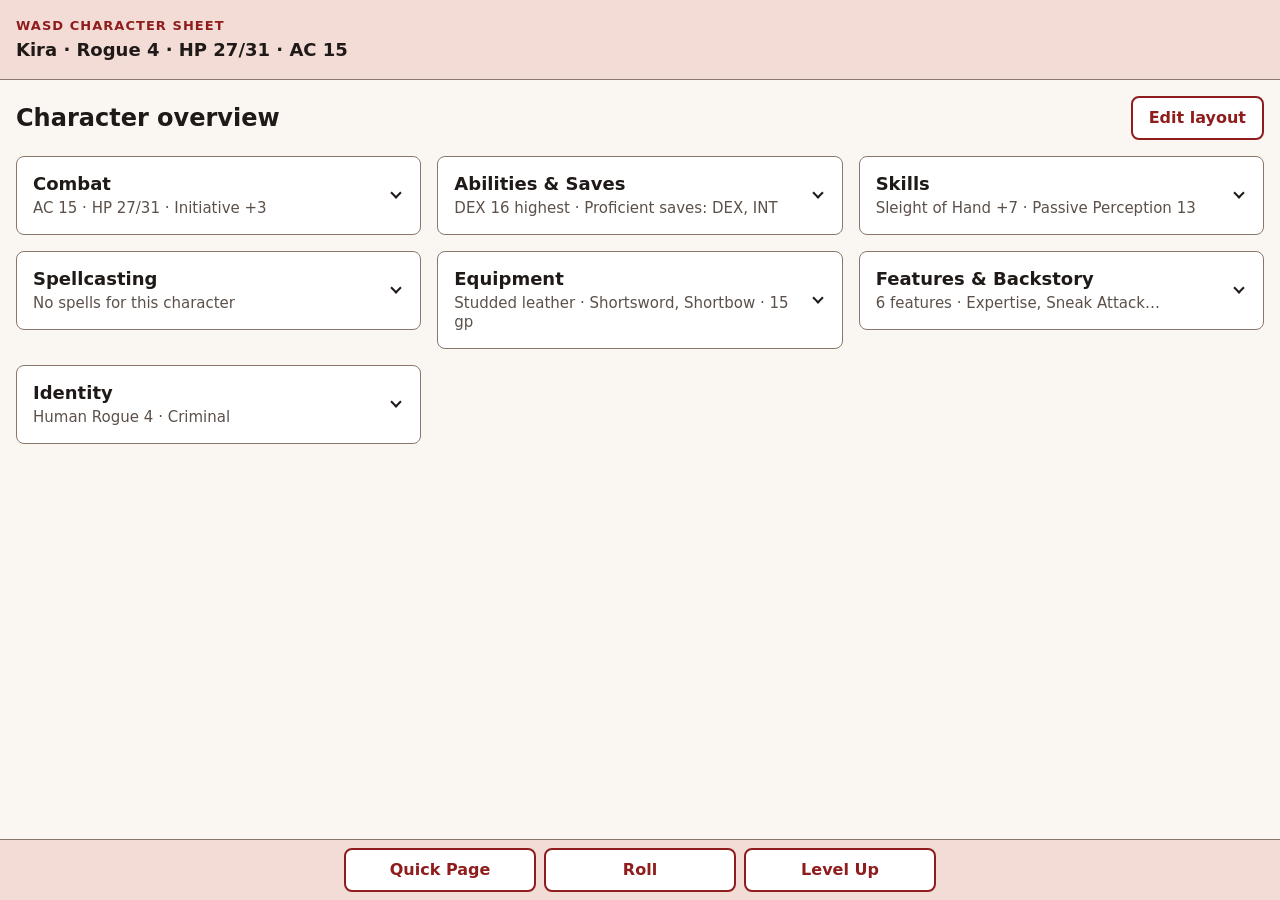
==== index.html @ c97a41c1 "Add bare-bones starter for the modular character sheet Structure and navigation only (plain HTML/CSS" ====
<!doctype html>
<html lang="en">
<head>
  <meta charset="utf-8">
  <meta name="viewport" content="width=device-width, initial-scale=1">
  <title>WASD Character Sheet</title>
  <link rel="stylesheet" href="css/base.css">
  <link rel="stylesheet" href="css/layout.css">
  <link rel="stylesheet" href="css/cards.css">
  <link rel="stylesheet" href="css/quick-page.css">
</head>
<body>
  <a class="skip-link" href="#main">Skip to content</a>

  <!-- ============ HEADER ZONE (owner: Person A) ============ -->
  <header class="zone-header">
    <p class="app-name">WASD Character Sheet</p>
    <!-- Filled by js/app.js, e.g. "Kira · Rogue 4 · HP 27/31 · AC 15" -->
    <p class="char-summary" id="char-summary">Loading character…</p>
  </header>

  <!-- ============ CONTENT ZONE ============ -->
  <main id="main" class="zone-content" tabindex="-1">

    <!-- HUB VIEW (route: #/). Cards are injected by js/hub.js. -->
    <div id="view-hub" class="view">
      <div class="view-heading">
        <h1 id="hub-title" tabindex="-1">Character overview</h1>
        <div class="view-heading__actions">
          <button type="button" id="edit-layout" class="btn" aria-pressed="false">Edit layout</button>
          <button type="button" id="reset-layout" class="btn" hidden>Reset order</button>
        </div>
      </div>
      <!-- role="list" keeps list semantics in Safari/VoiceOver when list-style is removed -->
      <ol id="card-list" class="card-list" role="list" aria-labelledby="hub-title"></ol>
    </div>

    <!-- CARD VIEW (route: #/card/<id>). Filled by js/router.js. -->
    <div id="view-card" class="view" hidden>
      <a href="#/" class="back-link"><span aria-hidden="true">←</span> Back to hub</a>
      <h1 id="card-view-title" tabindex="-1"></h1>
      <div id="card-view-body" class="card-view-body"></div>
    </div>

  </main>

  <!-- ============ ACTION ZONE (shown on every screen) ============ -->
  <nav class="zone-action" aria-label="Sheet actions">
    <!-- Visible status message + screen-reader announcements (see WASD.announce) -->
    <p id="status" class="status" role="status"></p>
    <div class="zone-action__buttons">
      <button type="button" id="open-quick-page" class="btn" aria-haspopup="dialog">Quick Page</button>
      <button type="button" id="roll-btn" class="btn">Roll</button>
      <button type="button" id="level-up-btn" class="btn">Level Up</button>
    </div>
  </nav>

  <!-- ============ QUICK PAGE OVERLAY (owner: Person A) ============ -->
  <!-- Native <dialog> + showModal(): background becomes inert and Escape closes it. -->
  <dialog id="quick-page" class="quick-page" aria-labelledby="quick-page-title">
    <div class="quick-page__inner">
      <h2 id="quick-page-title">Quick Page</h2>
      <p class="quick-page__hint">Choose a card<span class="quick-page__hint-keys">, or press its number key</span>.</p>
      <ol id="quick-page-list" class="quick-page__list"></ol>
      <button type="button" id="close-quick-page" class="btn">Close</button>
    </div>
  </dialog>

  <!-- Load order matters: registry → data → cards → screens → actions → app -->
  <script src="js/registry.js"></script>
  <script src="js/data/sample-character.js"></script>

  <script src="js/cards/combat.js"></script>
  <script src="js/cards/abilities.js"></script>
  <script src="js/cards/skills.js"></script>
  <script src="js/cards/spellcasting.js"></script>
  <script src="js/cards/equipment.js"></script>
  <script src="js/cards/features.js"></script>
  <script src="js/cards/identity.js"></script>

  <script src="js/hub.js"></script>
  <script src="js/router.js"></script>
  <script src="js/quick-page.js"></script>

  <script src="js/actions/roll.js"></script>
  <script src="js/actions/level-up.js"></script>

  <script src="js/app.js"></script>
</body>
</html>
---- css/base.css ----
/*
 * base.css: design tokens, reset, typography, focus, buttons, helpers.
 * OWNER: Person A
 *
 * RULE: size text and spacing in rem so everything scales with browser zoom
 * and the user's default font-size setting. Avoid px for font sizes.
 */

:root {
  /* Colors (placeholder palette; all text pairs meet WCAG AA contrast) */
  --color-bg: #faf6f2;
  --color-surface: #ffffff;
  --color-text: #1f1a17;
  --color-muted: #5c514a;
  --color-border: #8a776b;
  --color-accent: #8f1d1d;
  --color-accent-soft: #f3dcd6;
  --color-on-accent: #ffffff;
  --color-focus: #0b57d0;

  /* Spacing */
  --space-1: 0.25rem;
  --space-2: 0.5rem;
  --space-3: 1rem;
  --space-4: 1.5rem;

  --radius: 0.5rem;
  --target-min: 2.75rem; /* 44px minimum touch target at default zoom */
  --font: system-ui, -apple-system, "Segoe UI", Roboto, sans-serif;
}

/* TODO(Person A): add a dark theme under @media (prefers-color-scheme: dark). */

*, *::before, *::after { box-sizing: border-box; }

/* The `hidden` attribute must always win, even over display:flex/grid rules. */
[hidden] { display: none !important; }

html { font-size: 100%; } /* never set a px value here: respects user settings */

body {
  margin: 0;
  font-family: var(--font);
  font-size: 1rem;
  line-height: 1.5;
  color: var(--color-text);
  background: var(--color-bg);
}

h1, h2, h3 { line-height: 1.25; margin: 0 0 var(--space-2); }
h1 { font-size: 1.5rem; }
h2 { font-size: 1.25rem; }
h3 { font-size: 1.0625rem; }
p { margin: 0 0 var(--space-2); }

a { color: var(--color-accent); }

/* ---- Focus: always visible for keyboard users ---- */
:focus-visible {
  outline: 0.1875rem solid var(--color-focus);
  outline-offset: 0.125rem;
}
/* Elements we focus from script (headings, <main>) don't need a ring */
[tabindex="-1"]:focus { outline: none; }

/* ---- Buttons ---- */
.btn {
  font: inherit;
  min-height: var(--target-min);
  padding: var(--space-2) var(--space-3);
  border: 0.125rem solid var(--color-accent);
  border-radius: var(--radius);
  background: var(--color-surface);
  color: var(--color-accent);
  font-weight: 600;
  cursor: pointer;
}
.btn:hover { background: var(--color-accent-soft); }
.btn[aria-pressed="true"] {
  background: var(--color-accent);
  color: var(--color-on-accent);
}
.btn--small { padding: var(--space-1) var(--space-2); font-size: 0.9375rem; }
/* aria-disabled (not `disabled`) so the button keeps focus after a move */
.btn[aria-disabled="true"] {
  border-style: dashed;
  color: var(--color-muted);
  border-color: var(--color-muted);
  background: transparent;
  cursor: not-allowed;
}

/* ---- Helpers ---- */
.visually-hidden {
  position: absolute !important;
  width: 1px; height: 1px;
  margin: -1px; padding: 0;
  overflow: hidden;
  clip: rect(0 0 0 0);
  white-space: nowrap;
  border: 0;
}

.skip-link {
  position: absolute;
  left: var(--space-2);
  top: -10rem;
  z-index: 100;
  padding: var(--space-2) var(--space-3);
  background: var(--color-surface);
  border: 0.125rem solid var(--color-accent);
}
.skip-link:focus { top: var(--space-2); }

.tag {
  display: inline-block;
  padding: 0 var(--space-1);
  border: 0.0625rem solid var(--color-border);
  border-radius: 0.25rem;
  font-size: 0.8125rem;
  color: var(--color-muted);
}
---- css/layout.css ----
/*
 * layout.css: the three screen zones (header / content / action) and the card grid.
 * OWNER: Person A
 *
 * Mobile-first: one column by default, more columns as the screen widens.
 * Breakpoints are in rem, so zooming in on a laptop drops back to one column.
 */

body {
  min-height: 100vh;
  min-height: 100dvh;
  display: flex;
  flex-direction: column;
}

/* ---- Header zone ---- */
.zone-header {
  padding: var(--space-3);
  background: var(--color-accent-soft);
  border-bottom: 0.0625rem solid var(--color-border);
}
.app-name {
  margin: 0;
  font-size: 0.8125rem;
  font-weight: 700;
  letter-spacing: 0.08em;
  text-transform: uppercase;
  color: var(--color-accent);
}
.char-summary {
  margin: 0;
  font-size: 1.125rem;
  font-weight: 700;
}

/* ---- Content zone ---- */
.zone-content {
  flex: 1;
  width: 100%;
  max-width: 80rem;
  margin: 0 auto;
  padding: var(--space-3);
}

.view-heading {
  display: flex;
  flex-wrap: wrap;
  align-items: center;
  justify-content: space-between;
  gap: var(--space-2);
  margin-bottom: var(--space-3);
}
.view-heading h1 { margin: 0; }
.view-heading__actions { display: flex; flex-wrap: wrap; gap: var(--space-2); }

/* Card grid. Reading order = DOM order = row by row, left to right.
   Never use `order`, `grid-auto-flow: dense` or manual placement here:
   it would make the visual order differ from the screen-reader order. */
.card-list {
  list-style: none;
  margin: 0;
  padding: 0;
  display: grid;
  grid-template-columns: minmax(0, 1fr);
  gap: var(--space-3);
  align-items: start;
}

@media (min-width: 48rem) {
  .card-list { grid-template-columns: repeat(2, minmax(0, 1fr)); }
}
@media (min-width: 75rem) {
  .card-list { grid-template-columns: repeat(3, minmax(0, 1fr)); }
}

/* Card view (single card, full width) */
.back-link {
  display: inline-flex;
  align-items: center;
  gap: var(--space-1);
  min-height: var(--target-min);
  margin-bottom: var(--space-2);
}
.card-view-body { max-width: 48rem; }

/* ---- Action zone ---- */
.zone-action {
  position: sticky;
  bottom: 0;
  padding: var(--space-2) var(--space-3);
  background: var(--color-accent-soft);
  border-top: 0.0625rem solid var(--color-border);
}
.zone-action__buttons {
  display: flex;
  justify-content: center;
  gap: var(--space-2);
}
.zone-action__buttons .btn { flex: 1 1 0; max-width: 12rem; }

.status {
  margin: 0;
  text-align: center;
  font-weight: 600;
}
.status:not(:empty) { margin-bottom: var(--space-2); }

/* Short viewports (e.g. 400% zoom, landscape phone): don't let the
   sticky bar cover the content; let it scroll with the page instead. */
@media (max-height: 30rem) {
  .zone-action { position: static; }
}
---- css/cards.css ----
/*
 * cards.css: the card "shell" (shared by every card) and shared content patterns.
 * OWNER: Person A (shell section) / everyone (shared patterns)
 *
 * If your card needs a lot of custom CSS, create css/cards/<card-id>.css and
 * link it in index.html instead of growing this file. Fewer merge conflicts.
 */

/* ===================== Card shell ===================== */
.card {
  background: var(--color-surface);
  border: 0.0625rem solid var(--color-border);
  border-radius: var(--radius);
}

.card__heading { margin: 0; font-size: 1.125rem; }

/* The whole card header is one big disclosure button */
.card__toggle {
  position: relative;
  display: flex;
  flex-direction: column;
  align-items: flex-start;
  gap: var(--space-1);
  width: 100%;
  min-height: var(--target-min);
  padding: var(--space-3);
  padding-right: 3rem; /* room for the chevron */
  font: inherit;
  text-align: left;
  color: inherit;
  background: none;
  border: 0;
  border-radius: var(--radius);
  cursor: pointer;
}
.card__toggle:hover { background: var(--color-bg); }

/* Chevron: points down when collapsed, up when expanded */
.card__toggle::after {
  content: "";
  position: absolute;
  right: 1.25rem;
  top: 50%;
  width: 0.5rem;
  height: 0.5rem;
  border-right: 0.15rem solid currentColor;
  border-bottom: 0.15rem solid currentColor;
  transform: translateY(-75%) rotate(45deg);
}
.card__toggle[aria-expanded="true"]::after {
  transform: translateY(-25%) rotate(-135deg);
}

.card__title { font-weight: 700; }
.card__summary {
  font-weight: 400;
  font-size: 0.9375rem;
  color: var(--color-muted);
}

.card__tools {
  display: flex;
  gap: var(--space-2);
  padding: 0 var(--space-3) var(--space-3);
}

.card__body {
  padding: var(--space-3);
  border-top: 0.0625rem solid var(--color-border);
}
.card__open { margin: var(--space-3) 0 0; }

/* ===================== Shared content patterns ===================== */

/* Label/value tiles (Combat, Spellcasting...) */
.stat-list {
  display: grid;
  grid-template-columns: repeat(auto-fit, minmax(8rem, 1fr));
  gap: var(--space-2);
  margin: 0 0 var(--space-3);
}
.stat {
  padding: var(--space-2);
  border: 0.0625rem solid var(--color-border);
  border-radius: var(--radius);
}
.stat dt { font-size: 0.875rem; color: var(--color-muted); }
.stat dd { margin: 0; font-size: 1.25rem; font-weight: 700; }
.stat--primary { grid-column: 1 / -1; border-width: 0.125rem; }
.stat--primary dd { font-size: 1.75rem; }

/* Simple label: value list (Identity, Equipment...) */
.pair-list { margin: 0 0 var(--space-3); }
.pair-list div { display: flex; flex-wrap: wrap; gap: var(--space-2); }
.pair-list dt { font-weight: 700; }
.pair-list dt::after { content: ":"; }
.pair-list dd { margin: 0; }

.plain-list { margin: 0 0 var(--space-3); padding-left: 1.25rem; }
.plain-list li + li { margin-top: var(--space-1); }

/* Tables (Abilities & Saves) */
.data-table { width: 100%; border-collapse: collapse; margin-bottom: var(--space-3); }
.data-table th, .data-table td {
  padding: var(--space-1) var(--space-2);
  border-bottom: 0.0625rem solid var(--color-border);
  text-align: left;
}
.data-table thead th { font-size: 0.875rem; color: var(--color-muted); }
---- css/quick-page.css ----
/*
 * quick-page.css: the Quick Page overlay.
 * OWNER: Person A
 */

.quick-page {
  padding: 0; /* padding lives on __inner so a click on the <dialog> itself = backdrop click */
  width: min(28rem, calc(100% - 2rem));
  max-height: calc(100% - 2rem);
  border: 0.125rem solid var(--color-accent);
  border-radius: var(--radius);
  background: var(--color-surface);
  color: var(--color-text);
}
.quick-page::backdrop { background: rgb(0 0 0 / 0.5); }

.quick-page__inner { padding: var(--space-4); }

.quick-page__hint { color: var(--color-muted); }

/* Number keys only make sense with a keyboard; hide that hint on touch-only devices */
@media (hover: none) and (pointer: coarse) {
  .quick-page__hint-keys { display: none; }
}

.quick-page__list {
  margin: 0 0 var(--space-3);
  padding-left: 2rem; /* room for the visible 1-7 numbers */
}
.quick-page__list li { margin-bottom: var(--space-1); }
.quick-page__list a {
  display: flex;
  align-items: center;
  min-height: var(--target-min);
  padding: var(--space-1) var(--space-2);
  border: 0.0625rem solid var(--color-border);
  border-radius: var(--radius);
  text-decoration: none;
  color: var(--color-text);
}
.quick-page__list a:hover { background: var(--color-accent-soft); }
.quick-page__list a[aria-current="page"] { font-weight: 700; border-width: 0.125rem; }
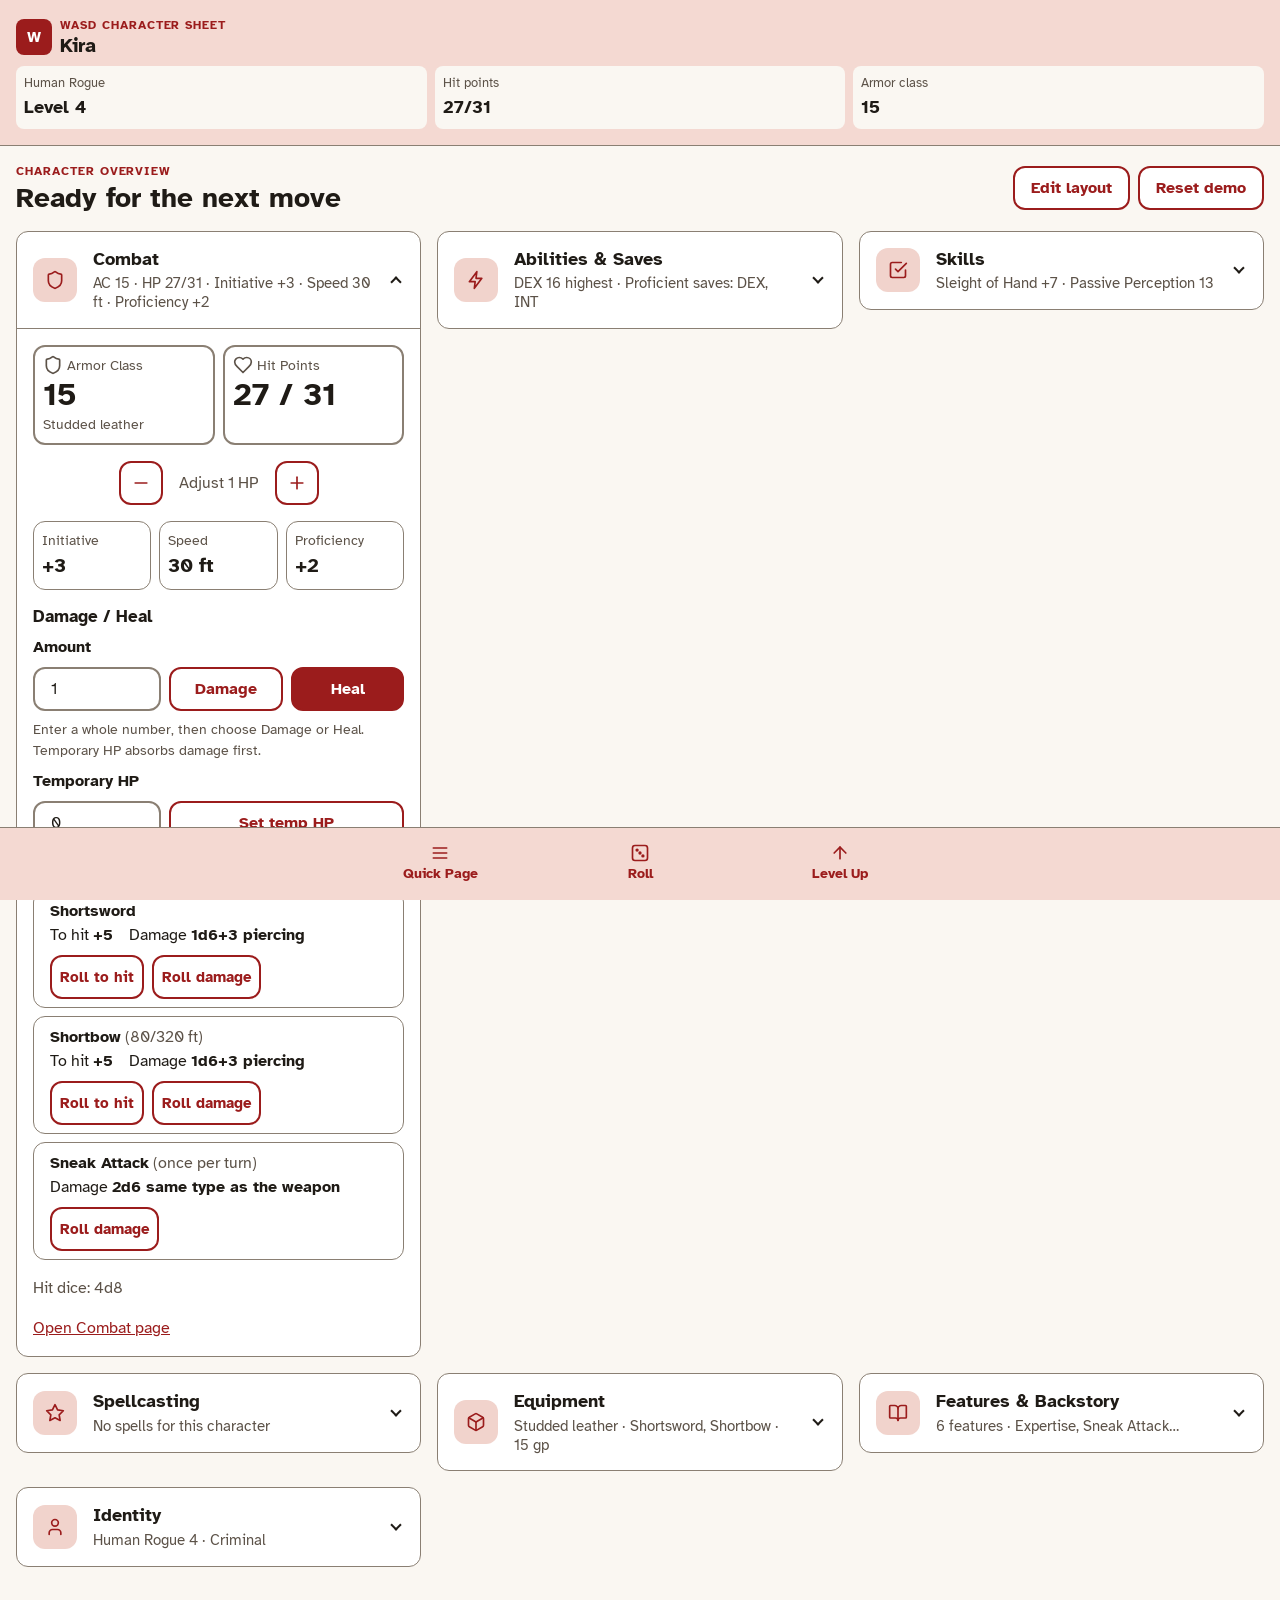
==== commit 99dacdd2: "Build Combat card, dice roller, remaining cards, styling and Reset demo - Data model: raw inputs + r" ====
--- a/index.html
+++ b/index.html
@@ -7,6 +7,7 @@
   <link rel="stylesheet" href="css/base.css">
   <link rel="stylesheet" href="css/layout.css">
   <link rel="stylesheet" href="css/cards.css">
+  <link rel="stylesheet" href="css/components.css">
   <link rel="stylesheet" href="css/quick-page.css">
 </head>
 <body>
@@ -14,9 +15,15 @@
 
   <!-- ============ HEADER ZONE (owner: Person A) ============ -->
   <header class="zone-header">
-    <p class="app-name">WASD Character Sheet</p>
-    <!-- Filled by js/app.js, e.g. "Kira · Rogue 4 · HP 27/31 · AC 15" -->
-    <p class="char-summary" id="char-summary">Loading character…</p>
+    <div class="brand">
+      <span class="brand__mark" aria-hidden="true">W</span>
+      <div>
+        <p class="app-name">WASD Character Sheet</p>
+        <p class="char-name" id="char-name">Loading…</p>
+      </div>
+    </div>
+    <!-- Filled by js/app.js: race and class with level, HP, AC -->
+    <dl class="header-stats" id="header-stats"></dl>
   </header>
 
   <!-- ============ CONTENT ZONE ============ -->
@@ -25,10 +32,14 @@
     <!-- HUB VIEW (route: #/). Cards are injected by js/hub.js. -->
     <div id="view-hub" class="view">
       <div class="view-heading">
-        <h1 id="hub-title" tabindex="-1">Character overview</h1>
+        <div>
+          <p class="eyebrow">Character overview</p>
+          <h1 id="hub-title" tabindex="-1">Ready for the next move</h1>
+        </div>
         <div class="view-heading__actions">
           <button type="button" id="edit-layout" class="btn" aria-pressed="false">Edit layout</button>
           <button type="button" id="reset-layout" class="btn" hidden>Reset order</button>
+          <button type="button" id="reset-demo" class="btn">Reset demo</button>
         </div>
       </div>
       <!-- role="list" keeps list semantics in Safari/VoiceOver when list-style is removed -->
@@ -49,9 +60,9 @@
     <!-- Visible status message + screen-reader announcements (see WASD.announce) -->
     <p id="status" class="status" role="status"></p>
     <div class="zone-action__buttons">
-      <button type="button" id="open-quick-page" class="btn" aria-haspopup="dialog">Quick Page</button>
-      <button type="button" id="roll-btn" class="btn">Roll</button>
-      <button type="button" id="level-up-btn" class="btn">Level Up</button>
+      <button type="button" id="open-quick-page" class="btn btn--action" aria-haspopup="dialog"><svg class="icon" viewBox="0 0 24 24" width="24" height="24" fill="none" stroke="currentColor" stroke-width="2" stroke-linecap="round" stroke-linejoin="round" aria-hidden="true" focusable="false"><path d="M4 6h16"/><path d="M4 12h16"/><path d="M4 18h16"/></svg><span>Quick Page</span></button>
+      <button type="button" id="roll-btn" class="btn btn--action" aria-haspopup="dialog"><svg class="icon" viewBox="0 0 24 24" width="24" height="24" fill="none" stroke="currentColor" stroke-width="2" stroke-linecap="round" stroke-linejoin="round" aria-hidden="true" focusable="false"><rect x="3" y="3" width="18" height="18" rx="3"/><circle cx="8.5" cy="8.5" r="1"/><circle cx="15.5" cy="15.5" r="1"/><circle cx="12" cy="12" r="1"/></svg><span>Roll</span></button>
+      <button type="button" id="level-up-btn" class="btn btn--action"><svg class="icon" viewBox="0 0 24 24" width="24" height="24" fill="none" stroke="currentColor" stroke-width="2" stroke-linecap="round" stroke-linejoin="round" aria-hidden="true" focusable="false"><path d="M12 19V5"/><path d="m5 12 7-7 7 7"/></svg><span>Level Up</span></button>
     </div>
   </nav>
 
@@ -66,9 +77,57 @@
     </div>
   </dialog>
 
-  <!-- Load order matters: registry → data → cards → screens → actions → app -->
+  <!-- ============ DICE ROLLER (opened by the Roll button) ============ -->
+  <dialog id="roll-dialog" class="modal" aria-labelledby="roll-title">
+    <div class="modal__inner">
+      <h2 id="roll-title">Dice roller</h2>
+      <div class="roll-fields">
+        <div class="field">
+          <label for="roll-count">Number of dice</label>
+          <input id="roll-count" class="input" type="number" inputmode="numeric" min="1" max="20" step="1" value="1">
+        </div>
+        <div class="field">
+          <label for="roll-mod">Modifier</label>
+          <input id="roll-mod" class="input" type="number" inputmode="numeric" min="-99" max="99" step="1" value="0">
+        </div>
+      </div>
+      <p id="roll-error" class="field-error" hidden></p>
+      <div role="group" aria-labelledby="roll-dice-label">
+        <p id="roll-dice-label" class="hint">Press a die to roll it.</p>
+        <div id="roll-dice" class="dice-grid"></div>
+      </div>
+      <div class="roll-output">
+        <p class="roll-output__total" id="roll-total">&ndash;</p>
+        <p class="roll-output__detail" id="roll-detail">No roll yet.</p>
+      </div>
+      <!-- Screen-reader announcement of each result (the page behind this dialog is inert). -->
+      <p id="roll-result" class="visually-hidden" role="status" aria-live="polite"></p>
+      <h3 class="roll-history-title">Recent rolls</h3>
+      <ul id="roll-history" class="plain-list"></ul>
+      <button type="button" id="close-roll" class="btn">Close</button>
+    </div>
+  </dialog>
+
+  <!-- ============ CONFIRM DIALOG (used by Reset demo) ============ -->
+  <dialog id="confirm-dialog" class="modal" aria-labelledby="confirm-title" aria-describedby="confirm-message">
+    <div class="modal__inner">
+      <h2 id="confirm-title">Are you sure?</h2>
+      <p id="confirm-message"></p>
+      <div class="modal__buttons">
+        <button type="button" id="confirm-no" class="btn">Cancel</button>
+        <button type="button" id="confirm-yes" class="btn btn--primary">Yes</button>
+      </div>
+    </div>
+  </dialog>
+
+  <!-- Load order matters: registry → data → rules/store → cards → screens → actions → app -->
   <script src="js/registry.js"></script>
+  <script src="js/dialog.js"></script>
+  <script src="js/tabs.js"></script>
+  <script src="js/dice.js"></script>
   <script src="js/data/sample-character.js"></script>
+  <script src="js/rules.js"></script>
+  <script src="js/character-store.js"></script>
 
   <script src="js/cards/combat.js"></script>
   <script src="js/cards/abilities.js"></script>
@@ -83,6 +142,7 @@
   <script src="js/quick-page.js"></script>
 
   <script src="js/actions/roll.js"></script>
+  <script src="js/actions/reset.js"></script>
   <script src="js/actions/level-up.js"></script>
 
   <script src="js/app.js"></script>
--- a/css/base.css
+++ b/css/base.css
@@ -1,35 +1,59 @@
 /*
- * base.css: design tokens, reset, typography, focus, buttons, helpers.
+ * base.css: design tokens, font, reset, typography, focus, buttons, helpers.
  * OWNER: Person A
  *
  * RULE: size text and spacing in rem so everything scales with browser zoom
  * and the user's default font-size setting. Avoid px for font sizes.
+ *
+ * Colors come from the team style guide. Contrast is measured against the
+ * page background #faf7f2 (ratios in PLAN.md). Themes later override ONLY
+ * these custom properties.
  */
 
+@font-face {
+  font-family: "Atkinson Hyperlegible";
+  src: url("../fonts/atkinson-hyperlegible-latin-400-normal.woff2") format("woff2");
+  font-weight: 400;
+  font-style: normal;
+  font-display: swap;
+}
+@font-face {
+  font-family: "Atkinson Hyperlegible";
+  src: url("../fonts/atkinson-hyperlegible-latin-700-normal.woff2") format("woff2");
+  font-weight: 700;
+  font-style: normal;
+  font-display: swap;
+}
+
 :root {
-  /* Colors (placeholder palette; all text pairs meet WCAG AA contrast) */
-  --color-bg: #faf6f2;
+  /* Colors (style guide) */
+  --color-bg: #faf7f2;
   --color-surface: #ffffff;
-  --color-text: #1f1a17;
-  --color-muted: #5c514a;
-  --color-border: #8a776b;
-  --color-accent: #8f1d1d;
-  --color-accent-soft: #f3dcd6;
+  --color-text: #1f1b16;
+  --color-muted: #5c5248;
+  --color-border: #8a7f73;
+  --color-accent: #9b1c1c;        /* primary */
+  --color-accent-soft: #f4d9d2;   /* header and action bar */
+  --color-tile: #f1d3cc;          /* icon tiles */
   --color-on-accent: #ffffff;
-  --color-focus: #0b57d0;
-
-  /* Spacing */
+  --color-focus: #1d4ed8;
+  --color-success: #166534;
+  --color-error: #b91c1c;
+  --color-warning: #92400e;
+
+  /* Spacing: 8px grid */
   --space-1: 0.25rem;
   --space-2: 0.5rem;
   --space-3: 1rem;
   --space-4: 1.5rem;
 
-  --radius: 0.5rem;
+  --radius: 0.75rem;
   --target-min: 2.75rem; /* 44px minimum touch target at default zoom */
-  --font: system-ui, -apple-system, "Segoe UI", Roboto, sans-serif;
-}
-
-/* TODO(Person A): add a dark theme under @media (prefers-color-scheme: dark). */
+  --font: "Atkinson Hyperlegible", system-ui, -apple-system, "Segoe UI", Roboto, sans-serif;
+  --font-heading: "Atkinson Hyperlegible", Georgia, "Times New Roman", serif;
+}
+
+/* TODO: themes (dark, high contrast...) override the custom properties above. */
 
 *, *::before, *::after { box-sizing: border-box; }
 
@@ -47,13 +71,16 @@
   background: var(--color-bg);
 }
 
-h1, h2, h3 { line-height: 1.25; margin: 0 0 var(--space-2); }
-h1 { font-size: 1.5rem; }
+h1, h2, h3 { font-family: var(--font-heading); line-height: 1.25; margin: 0 0 var(--space-2); }
+h1 { font-size: 1.75rem; }
 h2 { font-size: 1.25rem; }
-h3 { font-size: 1.0625rem; }
+h3 { font-size: 1.0625rem; margin-top: var(--space-3); }
 p { margin: 0 0 var(--space-2); }
 
 a { color: var(--color-accent); }
+
+.muted { color: var(--color-muted); }
+.hint { color: var(--color-muted); font-size: 0.875rem; }
 
 /* ---- Focus: always visible for keyboard users ---- */
 :focus-visible {
@@ -63,8 +90,14 @@
 /* Elements we focus from script (headings, <main>) don't need a ring */
 [tabindex="-1"]:focus { outline: none; }
 
+.icon { flex: none; width: 1.25rem; height: 1.25rem; }
+
 /* ---- Buttons ---- */
 .btn {
+  display: inline-flex;
+  align-items: center;
+  justify-content: center;
+  gap: var(--space-2);
   font: inherit;
   min-height: var(--target-min);
   padding: var(--space-2) var(--space-3);
@@ -72,15 +105,23 @@
   border-radius: var(--radius);
   background: var(--color-surface);
   color: var(--color-accent);
-  font-weight: 600;
+  font-weight: 700;
   cursor: pointer;
 }
 .btn:hover { background: var(--color-accent-soft); }
+.btn--primary {
+  background: var(--color-accent);
+  color: var(--color-on-accent);
+}
+.btn--primary:hover { background: #7f1616; }
+/* Toggle buttons (Edit layout, Equipped, Proficient only): pressed = filled + check or text */
 .btn[aria-pressed="true"] {
   background: var(--color-accent);
   color: var(--color-on-accent);
 }
+.btn[aria-pressed="true"]:hover { background: #7f1616; }
 .btn--small { padding: var(--space-1) var(--space-2); font-size: 0.9375rem; }
+.btn--icon { width: var(--target-min); padding: 0; }
 /* aria-disabled (not `disabled`) so the button keeps focus after a move */
 .btn[aria-disabled="true"] {
   border-style: dashed;
@@ -88,6 +129,28 @@
   border-color: var(--color-muted);
   background: transparent;
   cursor: not-allowed;
+}
+
+/* ---- Form fields ---- */
+.input {
+  font: inherit;
+  min-height: var(--target-min);
+  width: 100%;
+  padding: var(--space-2) var(--space-3);
+  color: var(--color-text);
+  background: var(--color-surface);
+  border: 0.125rem solid var(--color-border);
+  border-radius: var(--radius);
+}
+.input[aria-invalid="true"] { border-color: var(--color-error); }
+label { font-weight: 700; }
+.field-error {
+  display: flex;
+  align-items: center;
+  gap: var(--space-2);
+  margin: var(--space-2) 0;
+  color: var(--color-error);
+  font-weight: 700;
 }
 
 /* ---- Helpers ---- */
@@ -120,3 +183,19 @@
   font-size: 0.8125rem;
   color: var(--color-muted);
 }
+/* "On" tags (proficient, equipped) carry their meaning in the TEXT, the fill only adds emphasis */
+.tag--on {
+  background: var(--color-accent-soft);
+  color: var(--color-text);
+  border-color: var(--color-accent);
+}
+
+/* Respect the "reduce motion" system setting. We use almost no motion; this keeps it that way. */
+@media (prefers-reduced-motion: reduce) {
+  *, *::before, *::after {
+    animation-duration: 0.01ms !important;
+    animation-iteration-count: 1 !important;
+    transition-duration: 0.01ms !important;
+    scroll-behavior: auto !important;
+  }
+}
--- a/css/layout.css
+++ b/css/layout.css
@@ -19,19 +19,40 @@
   background: var(--color-accent-soft);
   border-bottom: 0.0625rem solid var(--color-border);
 }
+.brand { display: flex; align-items: center; gap: var(--space-2); margin-bottom: var(--space-2); }
+.brand__mark {
+  display: grid;
+  place-items: center;
+  width: 2.25rem;
+  height: 2.25rem;
+  border-radius: 0.5rem;
+  background: var(--color-accent);
+  color: var(--color-on-accent);
+  font-weight: 700;
+}
 .app-name {
   margin: 0;
-  font-size: 0.8125rem;
+  font-size: 0.75rem;
   font-weight: 700;
   letter-spacing: 0.08em;
   text-transform: uppercase;
   color: var(--color-accent);
 }
-.char-summary {
+.char-name { margin: 0; font-size: 1.25rem; font-weight: 700; line-height: 1.2; }
+
+.header-stats {
+  display: grid;
+  grid-template-columns: repeat(3, minmax(0, 1fr));
+  gap: var(--space-2);
   margin: 0;
-  font-size: 1.125rem;
-  font-weight: 700;
 }
+.header-stat {
+  padding: var(--space-2);
+  background: var(--color-bg);
+  border-radius: 0.5rem;
+}
+.header-stat dt { font-size: 0.8125rem; color: var(--color-muted); }
+.header-stat dd { margin: 0; font-size: 1.125rem; font-weight: 700; }
 
 /* ---- Content zone ---- */
 .zone-content {
@@ -51,6 +72,14 @@
   margin-bottom: var(--space-3);
 }
 .view-heading h1 { margin: 0; }
+.eyebrow {
+  margin: 0;
+  font-size: 0.75rem;
+  font-weight: 700;
+  letter-spacing: 0.08em;
+  text-transform: uppercase;
+  color: var(--color-accent);
+}
 .view-heading__actions { display: flex; flex-wrap: wrap; gap: var(--space-2); }
 
 /* Card grid. Reading order = DOM order = row by row, left to right.
@@ -96,7 +125,19 @@
   justify-content: center;
   gap: var(--space-2);
 }
-.zone-action__buttons .btn { flex: 1 1 0; max-width: 12rem; }
+/* Bottom bar buttons: icon above a short label */
+.btn--action {
+  flex-direction: column;
+  gap: 0;
+  flex: 1 1 0;
+  max-width: 12rem;
+  min-height: 3.5rem;
+  padding: var(--space-1) var(--space-2);
+  border-color: transparent;
+  background: transparent;
+  font-size: 0.875rem;
+}
+.btn--action:hover { background: var(--color-bg); }
 
 .status {
   margin: 0;
--- a/css/cards.css
+++ b/css/cards.css
@@ -15,13 +15,12 @@
 
 .card__heading { margin: 0; font-size: 1.125rem; }
 
-/* The whole card header is one big disclosure button */
+/* The whole card header is one big disclosure button: icon tile, text, chevron */
 .card__toggle {
   position: relative;
   display: flex;
-  flex-direction: column;
-  align-items: flex-start;
-  gap: var(--space-1);
+  align-items: center;
+  gap: var(--space-3);
   width: 100%;
   min-height: var(--target-min);
   padding: var(--space-3);
@@ -35,6 +34,18 @@
   cursor: pointer;
 }
 .card__toggle:hover { background: var(--color-bg); }
+
+.card__icon {
+  display: grid;
+  place-items: center;
+  flex: none;
+  width: 2.75rem;
+  height: 2.75rem;
+  border-radius: 0.75rem;
+  background: var(--color-tile);
+  color: var(--color-accent);
+}
+.card__text { display: flex; flex-direction: column; gap: var(--space-1); min-width: 0; }
 
 /* Chevron: points down when collapsed, up when expanded */
 .card__toggle::after {
@@ -86,6 +97,7 @@
   border-radius: var(--radius);
 }
 .stat dt { font-size: 0.875rem; color: var(--color-muted); }
+.stat dt { display: flex; align-items: center; gap: var(--space-1); }
 .stat dd { margin: 0; font-size: 1.25rem; font-weight: 700; }
 .stat--primary { grid-column: 1 / -1; border-width: 0.125rem; }
 .stat--primary dd { font-size: 1.75rem; }
@@ -108,3 +120,9 @@
   text-align: left;
 }
 .data-table thead th { font-size: 0.875rem; color: var(--color-muted); }
+
+/* Very narrow screens (320px wide / 400% zoom): tighten the table so it never scrolls sideways */
+@media (max-width: 24rem) {
+  .data-table th, .data-table td { padding: var(--space-1); font-size: 0.9375rem; }
+  .data-table thead th { font-size: 0.8125rem; }
+}
--- a/css/components.css
+++ b/css/components.css
@@ -0,0 +1,176 @@
+/*
+ * components.css: pieces used inside cards and dialogs (Combat, tabs, Equipment,
+ * Skills, modal dialogs, dice roller).
+ * OWNER: shared. Colors and sizes come from the tokens in base.css.
+ */
+
+/* ===================== Stat tiles ===================== */
+.stat-list--two { grid-template-columns: repeat(2, minmax(0, 1fr)); }
+.stat-list--three { grid-template-columns: repeat(3, minmax(0, 1fr)); }
+.stat--big { border-width: 0.125rem; }
+.stat--big dd:first-of-type { font-size: 2rem; line-height: 1.2; }
+.stat__note { font-size: 0.875rem !important; font-weight: 400 !important; color: var(--color-muted); }
+
+/* ===================== Combat: HP ===================== */
+.hp-state {
+  display: flex;
+  align-items: center;
+  gap: var(--space-2);
+  margin: 0 0 var(--space-3);
+  padding: var(--space-2) var(--space-3);
+  border: 0.125rem solid currentColor;
+  border-radius: var(--radius);
+  background: var(--color-surface);
+}
+.hp-state--bloodied { color: var(--color-warning); }
+.hp-state--down { color: var(--color-error); }
+.hp-state span { color: var(--color-text); }
+
+.hp-stepper {
+  display: flex;
+  align-items: center;
+  justify-content: center;
+  gap: var(--space-3);
+  margin-bottom: var(--space-3);
+}
+
+.hp-form {
+  display: grid;
+  grid-template-columns: minmax(0, 1fr);
+  gap: var(--space-2);
+  margin-bottom: var(--space-2);
+}
+.hp-form__buttons { display: flex; gap: var(--space-2); }
+.hp-form__buttons .btn { flex: 1 1 0; }
+
+/* ===================== Combat: attacks ===================== */
+.attack-list { list-style: none; margin: 0 0 var(--space-3); padding: 0; display: grid; gap: var(--space-2); }
+.attack {
+  display: flex;
+  flex-wrap: wrap;
+  align-items: center;
+  justify-content: space-between;
+  gap: var(--space-2);
+  padding: var(--space-2) var(--space-3);
+  border: 0.0625rem solid var(--color-border);
+  border-radius: var(--radius);
+}
+.attack__stats { display: flex; flex-wrap: wrap; gap: var(--space-1) var(--space-3); }
+.attack__buttons { display: flex; flex-wrap: wrap; gap: var(--space-2); }
+
+.roll-result {
+  padding: var(--space-3);
+  border: 0.125rem solid var(--color-accent);
+  border-radius: var(--radius);
+  background: var(--color-bg);
+}
+.roll-result__title { margin: 0; font-weight: 700; }
+.roll-result__total { margin: 0; font-size: 1.5rem; font-weight: 700; }
+.roll-result__note { margin: var(--space-1) 0 0; font-weight: 700; color: var(--color-muted); }
+.roll-result .plain-list { margin-bottom: var(--space-2); }
+
+/* ===================== Tabs ===================== */
+.tablist {
+  display: flex;
+  gap: var(--space-1);
+  overflow-x: auto;           /* scrolls sideways when the labels don't fit */
+  border-bottom: 0.125rem solid var(--color-border);
+  margin-bottom: var(--space-3);
+}
+.tab {
+  flex: none;
+  font: inherit;
+  font-weight: 700;
+  min-height: var(--target-min);
+  padding: var(--space-2) var(--space-3);
+  color: var(--color-muted);
+  background: none;
+  border: 0;
+  border-bottom: 0.25rem solid transparent;
+  cursor: pointer;
+  white-space: nowrap;
+}
+.tab:hover { background: var(--color-bg); }
+.tab[aria-selected="true"] {
+  color: var(--color-accent);
+  border-bottom-color: var(--color-accent);
+}
+.tabpanel:focus-visible { outline-offset: 0.25rem; }
+
+/* ===================== Lists: items, coins, skills ===================== */
+.plain-list--spaced li + li { margin-top: var(--space-3); }
+
+.item-list { list-style: none; margin: 0 0 var(--space-3); padding: 0; }
+.item-row {
+  display: flex;
+  flex-wrap: wrap;
+  align-items: center;
+  justify-content: space-between;
+  gap: var(--space-2);
+  padding: var(--space-2) 0;
+  border-bottom: 0.0625rem solid var(--color-border);
+}
+.item-row__buttons { display: flex; gap: var(--space-2); }
+
+.coin-list { list-style: none; margin: 0 0 var(--space-3); padding: 0; display: grid; gap: var(--space-2); }
+.coin {
+  display: grid;
+  grid-template-columns: 1fr auto auto;
+  align-items: center;
+  gap: var(--space-3);
+  padding: var(--space-2) var(--space-3);
+  border: 0.0625rem solid var(--color-border);
+  border-radius: var(--radius);
+}
+.coin__name { font-weight: 700; }
+.coin__count { font-size: 1.25rem; font-weight: 700; min-width: 3ch; text-align: right; }
+.coin__buttons { display: flex; gap: var(--space-2); }
+
+.skill-list { list-style: none; margin: var(--space-3) 0 0; padding: 0; }
+.skill-row {
+  display: flex;
+  justify-content: space-between;
+  gap: var(--space-2);
+  padding: var(--space-1) 0;
+  border-bottom: 0.0625rem solid var(--color-border);
+}
+
+/* ===================== Modal dialogs (dice roller, confirm) ===================== */
+.modal {
+  padding: 0; /* padding lives on __inner so a click on the <dialog> itself = backdrop click */
+  width: min(30rem, calc(100% - 2rem));
+  max-height: calc(100% - 2rem);
+  border: 0.125rem solid var(--color-accent);
+  border-radius: var(--radius);
+  background: var(--color-surface);
+  color: var(--color-text);
+}
+.modal::backdrop { background: rgb(0 0 0 / 0.5); }
+.modal__inner { padding: var(--space-4); }
+.modal__buttons { display: flex; flex-wrap: wrap; gap: var(--space-2); justify-content: flex-end; }
+
+/* ===================== Dice roller ===================== */
+.roll-fields { display: grid; grid-template-columns: repeat(2, minmax(0, 1fr)); gap: var(--space-3); margin-bottom: var(--space-3); }
+.field { display: grid; gap: var(--space-1); }
+
+.dice-grid { display: grid; grid-template-columns: repeat(4, minmax(0, 1fr)); gap: var(--space-2); }
+.die-btn { font-size: 1.125rem; }
+
+.roll-output {
+  margin: var(--space-3) 0;
+  padding: var(--space-3);
+  text-align: center;
+  border: 0.125rem solid var(--color-accent);
+  border-radius: var(--radius);
+  background: var(--color-bg);
+}
+.roll-output__total { margin: 0; font-size: 3rem; font-weight: 700; line-height: 1.1; }
+.roll-output__detail { margin: var(--space-1) 0 0; color: var(--color-muted); }
+.roll-history-title { margin-top: 0; }
+
+/* ===================== Wider screens ===================== */
+@media (min-width: 40rem) {
+  .hp-form { grid-template-columns: 8rem auto; align-items: end; }
+  .hp-form label { grid-column: 1 / -1; }
+  .hp-form .input { grid-column: 1; }
+}
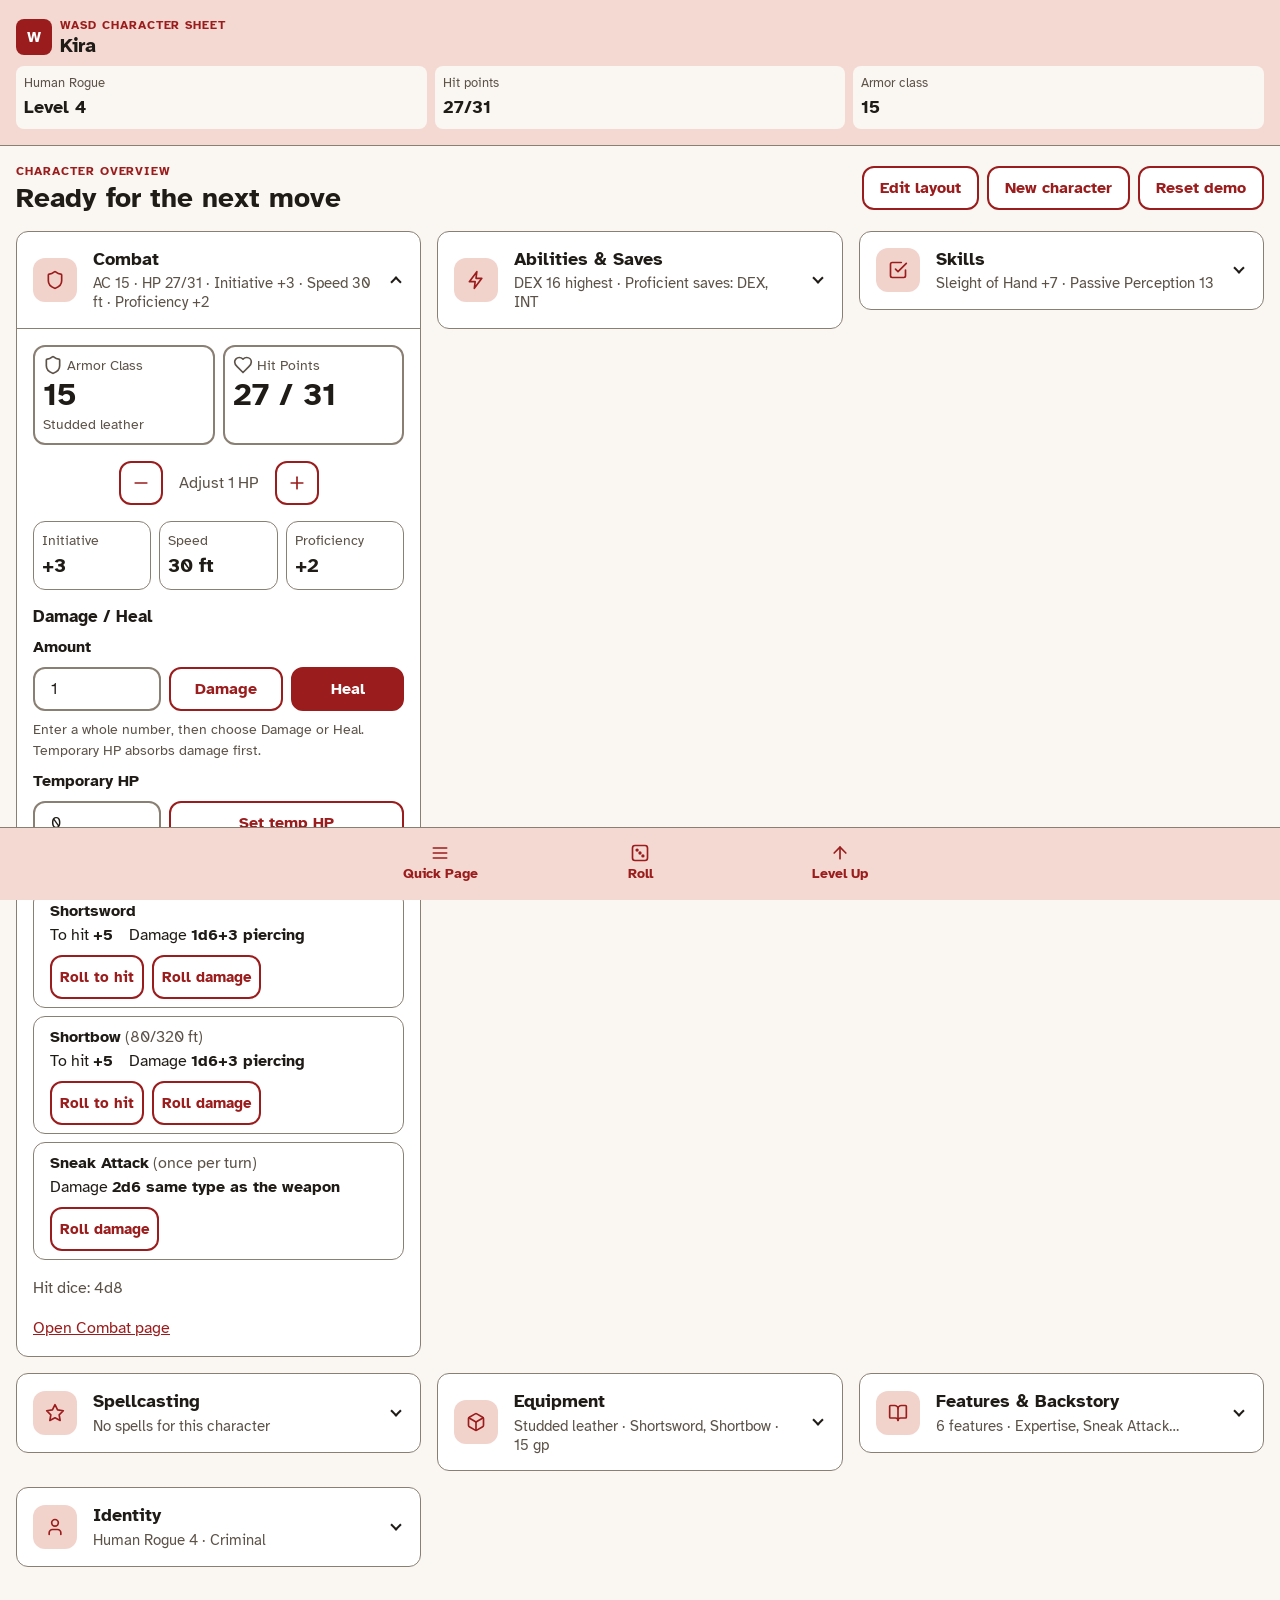
==== commit 0de99da6: "Add Level Up and guided character build wizards (2014 rules) - Shared step-by-step wizard dialog: "S" ====
--- a/index.html
+++ b/index.html
@@ -39,6 +39,7 @@
         <div class="view-heading__actions">
           <button type="button" id="edit-layout" class="btn" aria-pressed="false">Edit layout</button>
           <button type="button" id="reset-layout" class="btn" hidden>Reset order</button>
+          <button type="button" id="new-character" class="btn" aria-haspopup="dialog">New character</button>
           <button type="button" id="reset-demo" class="btn">Reset demo</button>
         </div>
       </div>
@@ -62,7 +63,7 @@
     <div class="zone-action__buttons">
       <button type="button" id="open-quick-page" class="btn btn--action" aria-haspopup="dialog"><svg class="icon" viewBox="0 0 24 24" width="24" height="24" fill="none" stroke="currentColor" stroke-width="2" stroke-linecap="round" stroke-linejoin="round" aria-hidden="true" focusable="false"><path d="M4 6h16"/><path d="M4 12h16"/><path d="M4 18h16"/></svg><span>Quick Page</span></button>
       <button type="button" id="roll-btn" class="btn btn--action" aria-haspopup="dialog"><svg class="icon" viewBox="0 0 24 24" width="24" height="24" fill="none" stroke="currentColor" stroke-width="2" stroke-linecap="round" stroke-linejoin="round" aria-hidden="true" focusable="false"><rect x="3" y="3" width="18" height="18" rx="3"/><circle cx="8.5" cy="8.5" r="1"/><circle cx="15.5" cy="15.5" r="1"/><circle cx="12" cy="12" r="1"/></svg><span>Roll</span></button>
-      <button type="button" id="level-up-btn" class="btn btn--action"><svg class="icon" viewBox="0 0 24 24" width="24" height="24" fill="none" stroke="currentColor" stroke-width="2" stroke-linecap="round" stroke-linejoin="round" aria-hidden="true" focusable="false"><path d="M12 19V5"/><path d="m5 12 7-7 7 7"/></svg><span>Level Up</span></button>
+      <button type="button" id="level-up-btn" class="btn btn--action" aria-haspopup="dialog"><svg class="icon" viewBox="0 0 24 24" width="24" height="24" fill="none" stroke="currentColor" stroke-width="2" stroke-linecap="round" stroke-linejoin="round" aria-hidden="true" focusable="false"><path d="M12 19V5"/><path d="m5 12 7-7 7 7"/></svg><span>Level Up</span></button>
     </div>
   </nav>
 
@@ -120,12 +121,30 @@
     </div>
   </dialog>
 
+  <!-- ============ STEP-BY-STEP WIZARD (Level Up and New character, see js/wizard.js) ============ -->
+  <dialog id="wizard-dialog" class="modal modal--wide" aria-labelledby="wizard-kicker wizard-heading">
+    <form id="wizard-form" class="modal__inner" novalidate>
+      <p class="eyebrow" id="wizard-kicker"></p>
+      <h2 id="wizard-heading" tabindex="-1"></h2>
+      <div id="wizard-body"></div>
+      <p id="wizard-error" class="field-error" role="alert" hidden></p>
+      <p id="wizard-live" class="visually-hidden" role="status"></p>
+      <div class="modal__buttons">
+        <button type="button" id="wizard-cancel" class="btn">Cancel</button>
+        <button type="button" id="wizard-back" class="btn">Back</button>
+        <button type="submit" id="wizard-next" class="btn btn--primary">Next</button>
+      </div>
+    </form>
+  </dialog>
+
   <!-- Load order matters: registry → data → rules/store → cards → screens → actions → app -->
   <script src="js/registry.js"></script>
   <script src="js/dialog.js"></script>
   <script src="js/tabs.js"></script>
   <script src="js/dice.js"></script>
+  <script src="js/wizard.js"></script>
   <script src="js/data/sample-character.js"></script>
+  <script src="js/data/classes.js"></script>
   <script src="js/rules.js"></script>
   <script src="js/character-store.js"></script>
 
@@ -144,6 +163,7 @@
   <script src="js/actions/roll.js"></script>
   <script src="js/actions/reset.js"></script>
   <script src="js/actions/level-up.js"></script>
+  <script src="js/actions/new-character.js"></script>
 
   <script src="js/app.js"></script>
 </body>
--- a/css/components.css
+++ b/css/components.css
@@ -174,3 +174,53 @@
   .hp-form label { grid-column: 1 / -1; }
   .hp-form .input { grid-column: 1; }
 }
+
+/* ===================== Wizard (Level Up, New character) ===================== */
+.modal--wide { width: min(40rem, calc(100% - 2rem)); }
+#wizard-heading { margin-bottom: var(--space-3); }
+
+.choices { margin: 0 0 var(--space-3); padding: 0; border: 0; }
+.choices legend { font-weight: 700; margin-bottom: var(--space-2); padding: 0; }
+.choice {
+  display: flex;
+  align-items: flex-start;
+  gap: var(--space-2);
+  margin-bottom: var(--space-2);
+  padding: var(--space-2) var(--space-3);
+  border: 0.0625rem solid var(--color-border);
+  border-radius: var(--radius);
+}
+.choice input { flex: none; width: 1.25rem; height: 1.25rem; margin: 0.15rem 0 0; accent-color: var(--color-accent); }
+.choice label { font-weight: 400; flex: 1; cursor: pointer; }
+/* Selected choice: thicker border AND the checked radio, not color alone */
+.choice:has(input:checked) { border-width: 0.1875rem; border-color: var(--color-accent); background: var(--color-bg); }
+.choice__desc { display: block; color: var(--color-muted); font-size: 0.9375rem; }
+
+.callout {
+  /* block, not flex: flex would split a sentence with <strong> in it into separate boxes */
+  margin: var(--space-3) 0;
+  padding: var(--space-2) var(--space-3);
+  border-left: 0.25rem solid var(--color-accent);
+  background: var(--color-bg);
+}
+.callout .icon { vertical-align: -0.25em; margin-right: var(--space-1); color: var(--color-warning); }
+.field--narrow { max-width: 16rem; margin-top: var(--space-3); }
+
+.score-list { display: grid; gap: var(--space-2); margin-top: var(--space-2); }
+.score-row {
+  display: grid;
+  grid-template-columns: minmax(0, 1fr);
+  gap: var(--space-1);
+  padding-bottom: var(--space-2);
+  border-bottom: 0.0625rem solid var(--color-border);
+}
+.score-row__result { color: var(--color-muted); }
+@media (min-width: 36rem) {
+  .score-row { grid-template-columns: 9rem 9rem minmax(0, 1fr); align-items: center; gap: var(--space-3); }
+}
+
+.review-list div { padding: var(--space-1) 0; border-bottom: 0.0625rem solid var(--color-border); }
+
+/* A wide table can scroll inside its own box instead of the whole page */
+.table-scroll { max-width: 100%; overflow-x: auto; }
+.data-table caption { text-align: left; font-weight: 700; margin-bottom: var(--space-2); }
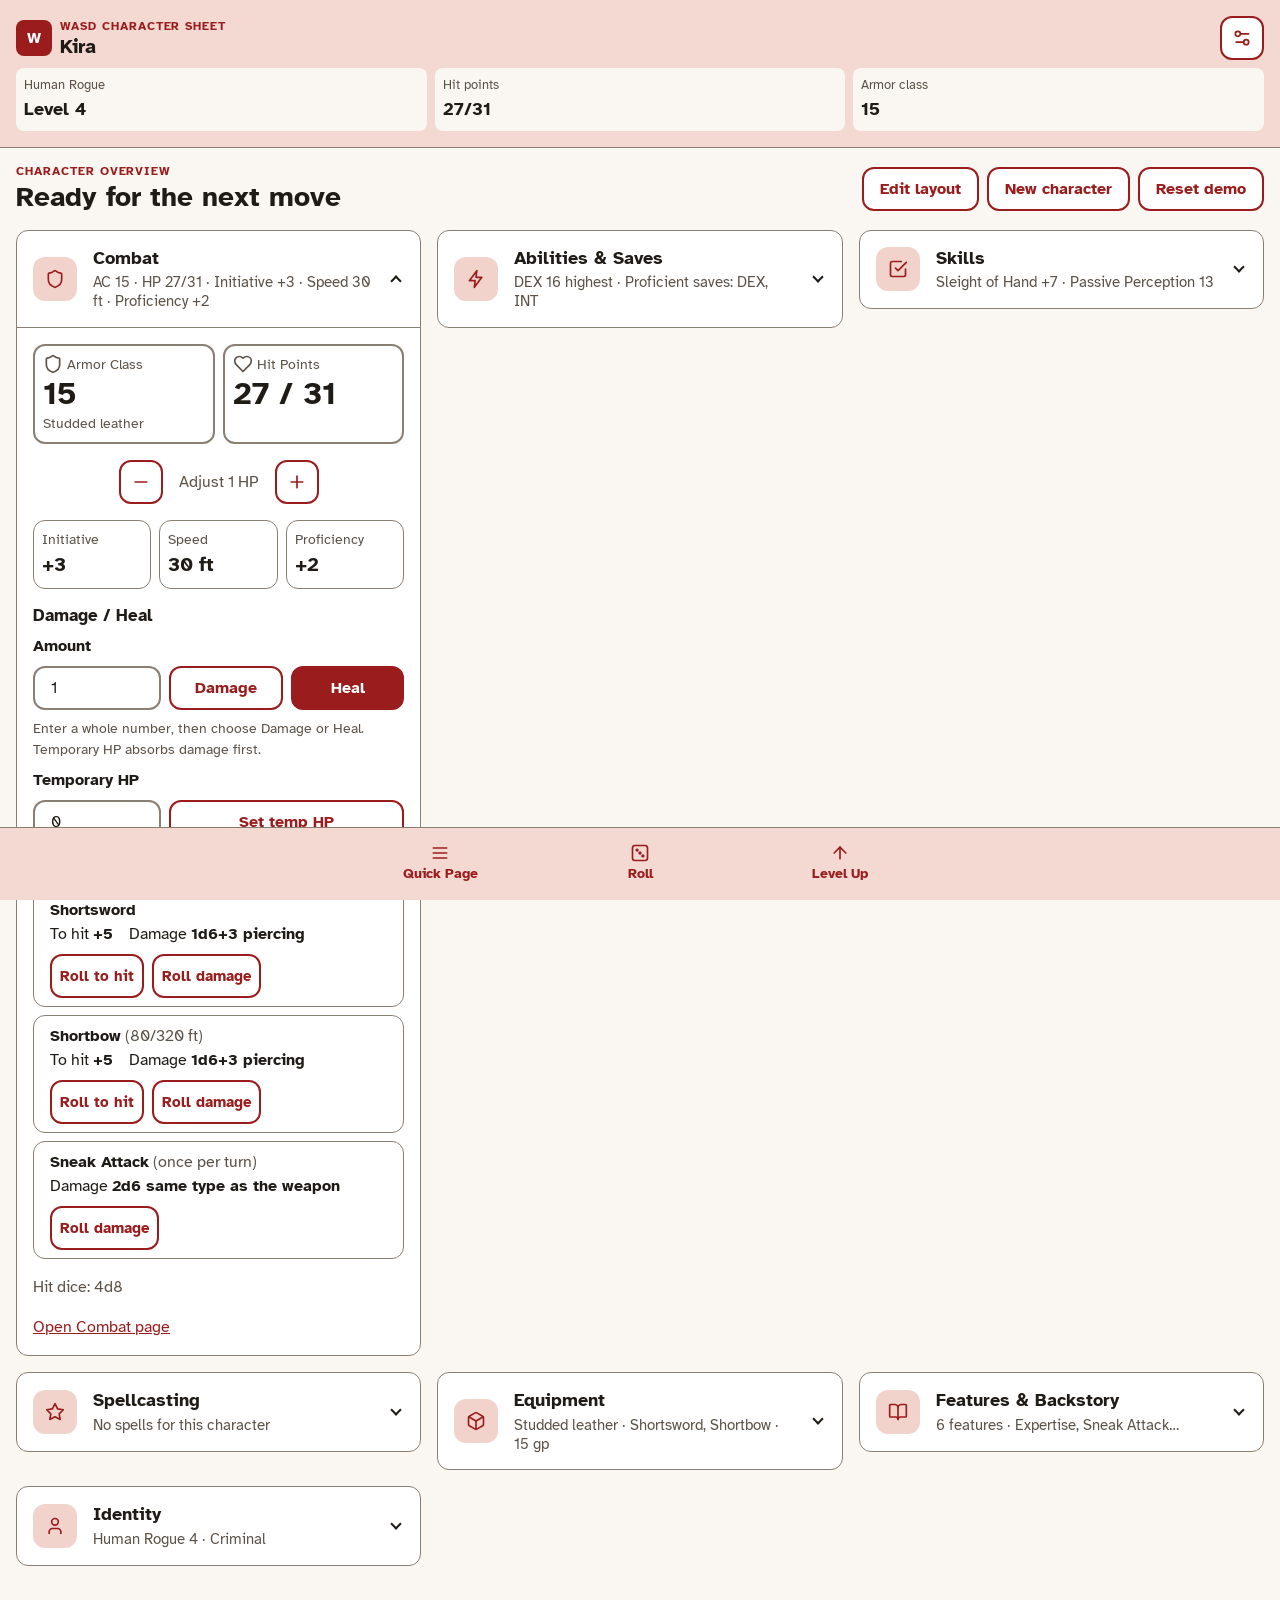
==== commit bb46daec: "Add themes, accessibility fixes and demo script - Settings dialog: 5 themes (Parchment, Dark, High c" ====
--- a/index.html
+++ b/index.html
@@ -9,6 +9,19 @@
   <link rel="stylesheet" href="css/cards.css">
   <link rel="stylesheet" href="css/components.css">
   <link rel="stylesheet" href="css/quick-page.css">
+  <link rel="stylesheet" href="css/themes.css">
+  <script>
+    /* Apply the saved theme before the page is drawn (no flash). First visit:
+       follow the device's "more contrast" or "dark" setting. See js/settings.js. */
+    (function () {
+      var s = {};
+      try { s = JSON.parse(localStorage.getItem('wasd.settings.v1')) || {}; } catch (e) {}
+      var mq = function (q) { return window.matchMedia && window.matchMedia(q).matches; };
+      var theme = s.theme || (mq('(prefers-contrast: more)') ? 'contrast' : mq('(prefers-color-scheme: dark)') ? 'dark' : 'parchment');
+      document.documentElement.setAttribute('data-theme', theme);
+      if (s.largeText) document.documentElement.setAttribute('data-text', 'large');
+    })();
+  </script>
 </head>
 <body>
   <a class="skip-link" href="#main">Skip to content</a>
@@ -17,10 +30,11 @@
   <header class="zone-header">
     <div class="brand">
       <span class="brand__mark" aria-hidden="true">W</span>
-      <div>
+      <div class="brand__text">
         <p class="app-name">WASD Character Sheet</p>
         <p class="char-name" id="char-name">Loading…</p>
       </div>
+      <button type="button" id="settings-btn" class="btn btn--icon" aria-label="Settings" title="Settings" aria-haspopup="dialog"><svg class="icon" viewBox="0 0 24 24" width="24" height="24" fill="none" stroke="currentColor" stroke-width="2" stroke-linecap="round" stroke-linejoin="round" aria-hidden="true" focusable="false"><path d="M20 7h-9"/><path d="M14 17H5"/><circle cx="17" cy="17" r="3"/><circle cx="7" cy="7" r="3"/></svg></button>
     </div>
     <!-- Filled by js/app.js: race and class with level, HP, AC -->
     <dl class="header-stats" id="header-stats"></dl>
@@ -32,10 +46,10 @@
     <!-- HUB VIEW (route: #/). Cards are injected by js/hub.js. -->
     <div id="view-hub" class="view">
       <div class="view-heading">
-        <div>
-          <p class="eyebrow">Character overview</p>
-          <h1 id="hub-title" tabindex="-1">Ready for the next move</h1>
-        </div>
+        <h1 id="hub-title" tabindex="-1">
+          <span class="eyebrow">Character overview<span class="visually-hidden">:</span></span>
+          <span class="hub-title__main">Ready for the next move</span>
+        </h1>
         <div class="view-heading__actions">
           <button type="button" id="edit-layout" class="btn" aria-pressed="false">Edit layout</button>
           <button type="button" id="reset-layout" class="btn" hidden>Reset order</button>
@@ -44,7 +58,7 @@
         </div>
       </div>
       <!-- role="list" keeps list semantics in Safari/VoiceOver when list-style is removed -->
-      <ol id="card-list" class="card-list" role="list" aria-labelledby="hub-title"></ol>
+      <ol id="card-list" class="card-list" role="list" aria-label="Character cards"></ol>
     </div>
 
     <!-- CARD VIEW (route: #/card/<id>). Filled by js/router.js. -->
@@ -137,6 +151,27 @@
     </form>
   </dialog>
 
+  <!-- ============ SETTINGS (gear button in the header, see js/settings.js) ============ -->
+  <dialog id="settings-dialog" class="modal" aria-labelledby="settings-title">
+    <div class="modal__inner">
+      <h2 id="settings-title">Settings</h2>
+      <fieldset class="choices">
+        <legend>Color theme</legend>
+        <div id="theme-list"></div>
+      </fieldset>
+      <div class="choice">
+        <input type="checkbox" id="large-text">
+        <label for="large-text"><strong>Large text</strong>
+          <span class="choice__desc">Makes all text and controls 25% bigger.</span></label>
+      </div>
+      <p id="settings-live" class="visually-hidden" role="status"></p>
+      <p class="hint">Changes apply right away and are saved in this browser.</p>
+      <div class="modal__buttons">
+        <button type="button" id="close-settings" class="btn btn--primary">Done</button>
+      </div>
+    </div>
+  </dialog>
+
   <!-- Load order matters: registry → data → rules/store → cards → screens → actions → app -->
   <script src="js/registry.js"></script>
   <script src="js/dialog.js"></script>
@@ -160,6 +195,7 @@
   <script src="js/router.js"></script>
   <script src="js/quick-page.js"></script>
 
+  <script src="js/settings.js"></script>
   <script src="js/actions/roll.js"></script>
   <script src="js/actions/reset.js"></script>
   <script src="js/actions/level-up.js"></script>
--- a/css/base.css
+++ b/css/base.css
@@ -6,8 +6,8 @@
  * and the user's default font-size setting. Avoid px for font sizes.
  *
  * Colors come from the team style guide. Contrast is measured against the
- * page background #faf7f2 (ratios in PLAN.md). Themes later override ONLY
- * these custom properties.
+ * page background #faf7f2 (ratios in PLAN.md). Themes (css/themes.css)
+ * override ONLY these custom properties.
  */
 
 @font-face {
@@ -33,6 +33,7 @@
   --color-muted: #5c5248;
   --color-border: #8a7f73;
   --color-accent: #9b1c1c;        /* primary */
+  --color-accent-hover: #7f1616;  /* primary button hover */
   --color-accent-soft: #f4d9d2;   /* header and action bar */
   --color-tile: #f1d3cc;          /* icon tiles */
   --color-on-accent: #ffffff;
@@ -53,7 +54,7 @@
   --font-heading: "Atkinson Hyperlegible", Georgia, "Times New Roman", serif;
 }
 
-/* TODO: themes (dark, high contrast...) override the custom properties above. */
+/* Themes (css/themes.css) override the custom properties above. */
 
 *, *::before, *::after { box-sizing: border-box; }
 
@@ -113,13 +114,16 @@
   background: var(--color-accent);
   color: var(--color-on-accent);
 }
-.btn--primary:hover { background: #7f1616; }
+.btn--primary:hover { background: var(--color-accent-hover); }
 /* Toggle buttons (Edit layout, Equipped, Proficient only): pressed = filled + check or text */
 .btn[aria-pressed="true"] {
   background: var(--color-accent);
   color: var(--color-on-accent);
 }
-.btn[aria-pressed="true"]:hover { background: #7f1616; }
+.btn[aria-pressed="true"]:hover { background: var(--color-accent-hover); }
+/* A check mark on every pressed toggle, so "on" never depends on color alone.
+   The "/ ''" gives it empty alt text: screen readers already hear "pressed". */
+.btn[aria-pressed="true"]::before { content: "✓" / ""; font-weight: 700; }
 .btn--small { padding: var(--space-1) var(--space-2); font-size: 0.9375rem; }
 .btn--icon { width: var(--target-min); padding: 0; }
 /* aria-disabled (not `disabled`) so the button keeps focus after a move */
@@ -190,12 +194,24 @@
   border-color: var(--color-accent);
 }
 
-/* Respect the "reduce motion" system setting. We use almost no motion; this keeps it that way. */
+/* Respect the "reduce motion" system setting. The app has no animations or transitions;
+   this guarantees none sneak in. Use `none`, NOT a tiny duration: a duration on its own
+   turns on transitions for every property of every element (transition-property defaults to all). */
 @media (prefers-reduced-motion: reduce) {
   *, *::before, *::after {
-    animation-duration: 0.01ms !important;
-    animation-iteration-count: 1 !important;
-    transition-duration: 0.01ms !important;
+    animation: none !important;
+    transition: none !important;
     scroll-behavior: auto !important;
   }
 }
+
+/* Windows High Contrast / forced colors: the OS replaces our colors, so make every
+   state visible with borders and system colors instead of fills. */
+@media (forced-colors: active) {
+  .btn[aria-pressed="true"] { border-width: 0.25rem; border-style: double; }
+  .tab[aria-selected="true"] { border-bottom-color: Highlight; text-decoration: underline; }
+  .choice:has(input:checked) { border-color: Highlight; }
+  .icon { forced-color-adjust: auto; }
+  .card__icon, .brand__mark { border: 0.0625rem solid CanvasText; }
+  :focus-visible { outline-color: Highlight; }
+}
--- a/css/layout.css
+++ b/css/layout.css
@@ -5,6 +5,10 @@
  * Mobile-first: one column by default, more columns as the screen widens.
  * Breakpoints are in rem, so zooming in on a laptop drops back to one column.
  */
+
+/* The action bar is sticky at the bottom. When keyboard focus moves to a control,
+   the browser scrolls it into view ABOVE the bar instead of behind it (WCAG 2.4.11). */
+html { scroll-padding-bottom: 9rem; }
 
 body {
   min-height: 100vh;
@@ -20,6 +24,7 @@
   border-bottom: 0.0625rem solid var(--color-border);
 }
 .brand { display: flex; align-items: center; gap: var(--space-2); margin-bottom: var(--space-2); }
+.brand__text { flex: 1; min-width: 0; }
 .brand__mark {
   display: grid;
   place-items: center;
@@ -72,6 +77,8 @@
   margin-bottom: var(--space-3);
 }
 .view-heading h1 { margin: 0; }
+#hub-title .eyebrow { display: block; }
+.hub-title__main { display: block; }
 .eyebrow {
   margin: 0;
   font-size: 0.75rem;
@@ -150,4 +157,5 @@
    sticky bar cover the content; let it scroll with the page instead. */
 @media (max-height: 30rem) {
   .zone-action { position: static; }
+  html { scroll-padding-bottom: 0; }
 }
--- a/css/themes.css
+++ b/css/themes.css
@@ -0,0 +1,88 @@
+/*
+ * themes.css: color themes and the Large text setting.
+ *
+ * Each theme only overrides the color tokens from base.css. The theme is set
+ * on <html data-theme="..."> by the small script in index.html's <head>
+ * (saved choice, or the device's dark / more-contrast setting on first visit)
+ * and changed from the Settings dialog (js/settings.js).
+ *
+ * Every theme was checked for WCAG AA: 4.5:1 for text, 3:1 for borders,
+ * icons and the focus ring, on every background the UI uses.
+ */
+
+/* Parchment (default): the team style guide. Values live in base.css :root. */
+
+/* Dark: warm dark gray, light text, soft coral primary. For low-light tables. */
+:root[data-theme="dark"] {
+  color-scheme: dark; /* dark scrollbars and form controls */
+  --color-bg: #1b1815;
+  --color-surface: #262220;
+  --color-text: #f4efe9;
+  --color-muted: #cbc2b8;
+  --color-border: #8f857a;
+  --color-accent: #ff9b8f;
+  --color-accent-hover: #ffb8ae;
+  --color-accent-soft: #3b2623;
+  --color-tile: #4a2c28;
+  --color-on-accent: #1b1815;
+  --color-focus: #8ab4ff;
+  --color-success: #7dd99a;
+  --color-error: #ffb4a8;
+  --color-warning: #f6c177;
+}
+
+/* High contrast: black on white, thick borders, no tinted fills. For low vision. */
+:root[data-theme="contrast"] {
+  --color-bg: #ffffff;
+  --color-surface: #ffffff;
+  --color-text: #000000;
+  --color-muted: #2e2e2e;
+  --color-border: #000000;
+  --color-accent: #000000;
+  --color-accent-hover: #333333;
+  --color-accent-soft: #eeeeee;
+  --color-tile: #e2e2e2;
+  --color-on-accent: #ffffff;
+  --color-focus: #0040ff;
+  --color-success: #00591f;
+  --color-error: #a30000;
+  --color-warning: #6b2f00;
+}
+:root[data-theme="contrast"] :is(.card, .stat, .attack, .input, .choice, .coin, .tag, .modal, .quick-page, .roll-output, .roll-result) {
+  border-width: 0.1875rem;
+}
+:root[data-theme="contrast"] :focus-visible { outline-width: 0.25rem; }
+
+/* Forest: green primary for players who dislike red. Errors stay red, so they stay distinct. */
+:root[data-theme="forest"] {
+  --color-bg: #f5f8f3;
+  --color-surface: #ffffff;
+  --color-text: #16201a;
+  --color-muted: #475a4d;
+  --color-border: #78887c;
+  --color-accent: #1d5c38;
+  --color-accent-hover: #15462a;
+  --color-accent-soft: #d6e7da;
+  --color-tile: #cce2d3;
+}
+
+/* Arcane: deep indigo on a cool background. Orange focus ring so it never blends with the primary. */
+:root[data-theme="arcane"] {
+  --color-bg: #f5f6fb;
+  --color-surface: #ffffff;
+  --color-text: #181a2a;
+  --color-muted: #4b4f68;
+  --color-border: #7a7f99;
+  --color-accent: #3d2f91;
+  --color-accent-hover: #2e2370;
+  --color-accent-soft: #dfdff5;
+  --color-tile: #d4d4f1;
+  --color-focus: #b54708;
+}
+
+/* Large text: everything is sized in rem, so one change scales the whole app. Works with any theme. */
+:root[data-text="large"] { font-size: 125%; }
+
+/* Theme preview swatches in the Settings dialog (decorative) */
+.swatch { display: inline-flex; gap: 0.125rem; margin-right: var(--space-2); vertical-align: middle; }
+.swatch span { width: 1rem; height: 1rem; border-radius: 0.25rem; border: 0.0625rem solid #000; }
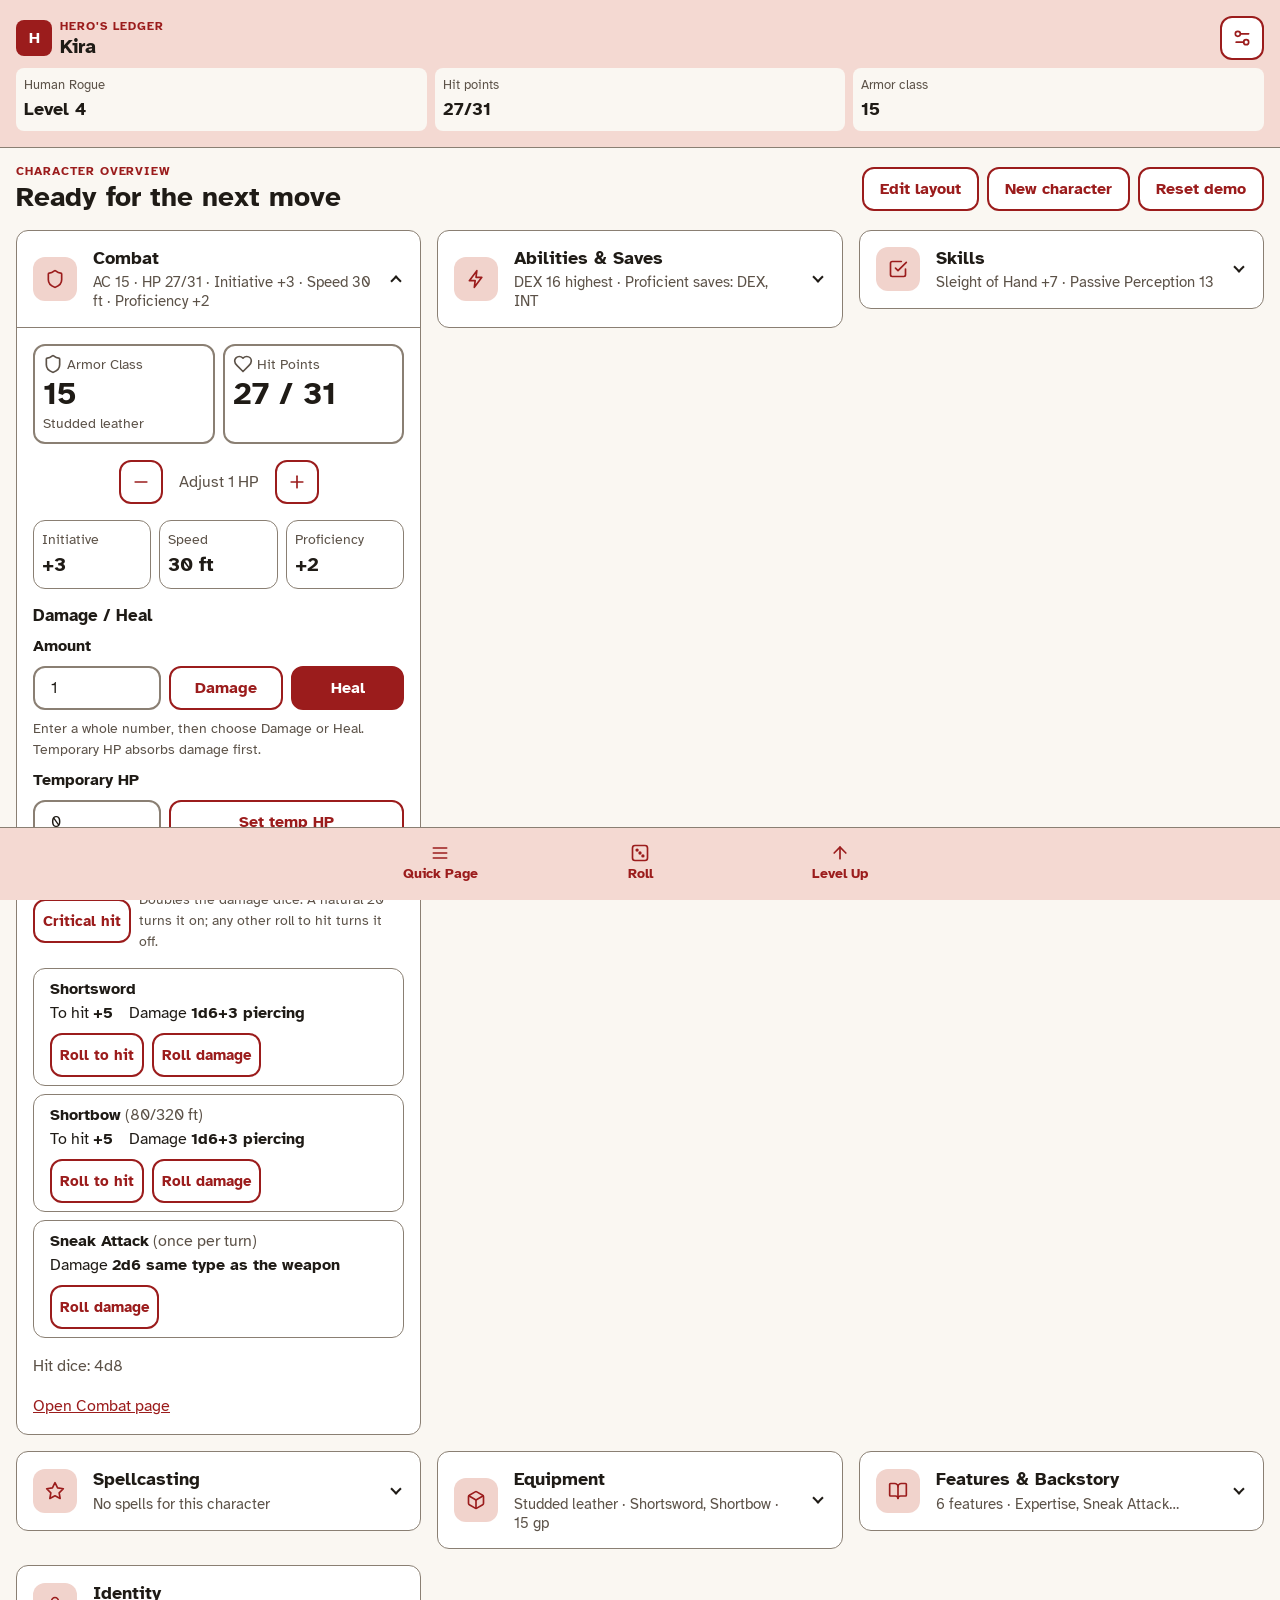
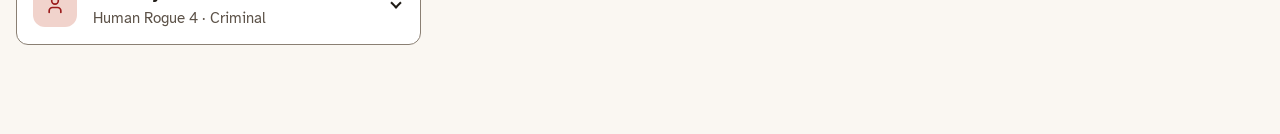
==== commit eba84a7d: "Rename to Hero's Ledger, add header stat choice, fix arrow count - Rename the app from "WASD Charact" ====
--- a/index.html
+++ b/index.html
@@ -3,7 +3,7 @@
 <head>
   <meta charset="utf-8">
   <meta name="viewport" content="width=device-width, initial-scale=1">
-  <title>WASD Character Sheet</title>
+  <title>Hero's Ledger</title>
   <link rel="stylesheet" href="css/base.css">
   <link rel="stylesheet" href="css/layout.css">
   <link rel="stylesheet" href="css/cards.css">
@@ -17,7 +17,9 @@
       var s = {};
       try { s = JSON.parse(localStorage.getItem('wasd.settings.v1')) || {}; } catch (e) {}
       var mq = function (q) { return window.matchMedia && window.matchMedia(q).matches; };
-      var theme = s.theme || (mq('(prefers-contrast: more)') ? 'contrast' : mq('(prefers-color-scheme: dark)') ? 'dark' : 'parchment');
+      var known = ['parchment', 'dark', 'contrast', 'forest', 'arcane'];
+      var theme = known.indexOf(s.theme) >= 0 ? s.theme
+        : mq('(prefers-contrast: more)') ? 'contrast' : mq('(prefers-color-scheme: dark)') ? 'dark' : 'parchment';
       document.documentElement.setAttribute('data-theme', theme);
       if (s.largeText) document.documentElement.setAttribute('data-text', 'large');
     })();
@@ -29,9 +31,9 @@
   <!-- ============ HEADER ZONE (owner: Person A) ============ -->
   <header class="zone-header">
     <div class="brand">
-      <span class="brand__mark" aria-hidden="true">W</span>
+      <span class="brand__mark" aria-hidden="true">H</span>
       <div class="brand__text">
-        <p class="app-name">WASD Character Sheet</p>
+        <p class="app-name">Hero's Ledger</p>
         <p class="char-name" id="char-name">Loading…</p>
       </div>
       <button type="button" id="settings-btn" class="btn btn--icon" aria-label="Settings" title="Settings" aria-haspopup="dialog"><svg class="icon" viewBox="0 0 24 24" width="24" height="24" fill="none" stroke="currentColor" stroke-width="2" stroke-linecap="round" stroke-linejoin="round" aria-hidden="true" focusable="false"><path d="M20 7h-9"/><path d="M14 17H5"/><circle cx="17" cy="17" r="3"/><circle cx="7" cy="7" r="3"/></svg></button>
@@ -164,6 +166,12 @@
         <label for="large-text"><strong>Large text</strong>
           <span class="choice__desc">Makes all text and controls 25% bigger.</span></label>
       </div>
+      <fieldset class="choices">
+        <legend>Header stats</legend>
+        <p class="hint">Choose the three numbers shown at the top of every screen, in order.</p>
+        <div id="header-stat-pickers"></div>
+        <button type="button" class="btn btn--small" id="header-stats-default">Use Level, Hit points, Armor class</button>
+      </fieldset>
       <p id="settings-live" class="visually-hidden" role="status"></p>
       <p class="hint">Changes apply right away and are saved in this browser.</p>
       <div class="modal__buttons">
--- a/css/base.css
+++ b/css/base.css
@@ -123,7 +123,7 @@
 .btn[aria-pressed="true"]:hover { background: var(--color-accent-hover); }
 /* A check mark on every pressed toggle, so "on" never depends on color alone.
    The "/ ''" gives it empty alt text: screen readers already hear "pressed". */
-.btn[aria-pressed="true"]::before { content: "✓" / ""; font-weight: 700; }
+.btn[aria-pressed="true"]::before { content: "✓"; content: "✓" / ""; font-weight: 700; }
 .btn--small { padding: var(--space-1) var(--space-2); font-size: 0.9375rem; }
 .btn--icon { width: var(--target-min); padding: 0; }
 /* aria-disabled (not `disabled`) so the button keeps focus after a move */
--- a/css/components.css
+++ b/css/components.css
@@ -22,7 +22,7 @@
   border-radius: var(--radius);
   background: var(--color-surface);
 }
-.hp-state--bloodied { color: var(--color-warning); }
+.hp-state--low { color: var(--color-warning); }
 .hp-state--down { color: var(--color-error); }
 .hp-state span { color: var(--color-text); }
 
@@ -44,6 +44,9 @@
 .hp-form__buttons .btn { flex: 1 1 0; }
 
 /* ===================== Combat: attacks ===================== */
+/* Critical hit toggle above the attacks; the hint wraps under the button on narrow screens. */
+.crit-toggle { display: flex; flex-wrap: wrap; align-items: center; gap: var(--space-2); margin: 0 0 var(--space-3); }
+.crit-toggle .hint { flex: 1 1 16rem; margin: 0; }
 .attack-list { list-style: none; margin: 0 0 var(--space-3); padding: 0; display: grid; gap: var(--space-2); }
 .attack {
   display: flex;
